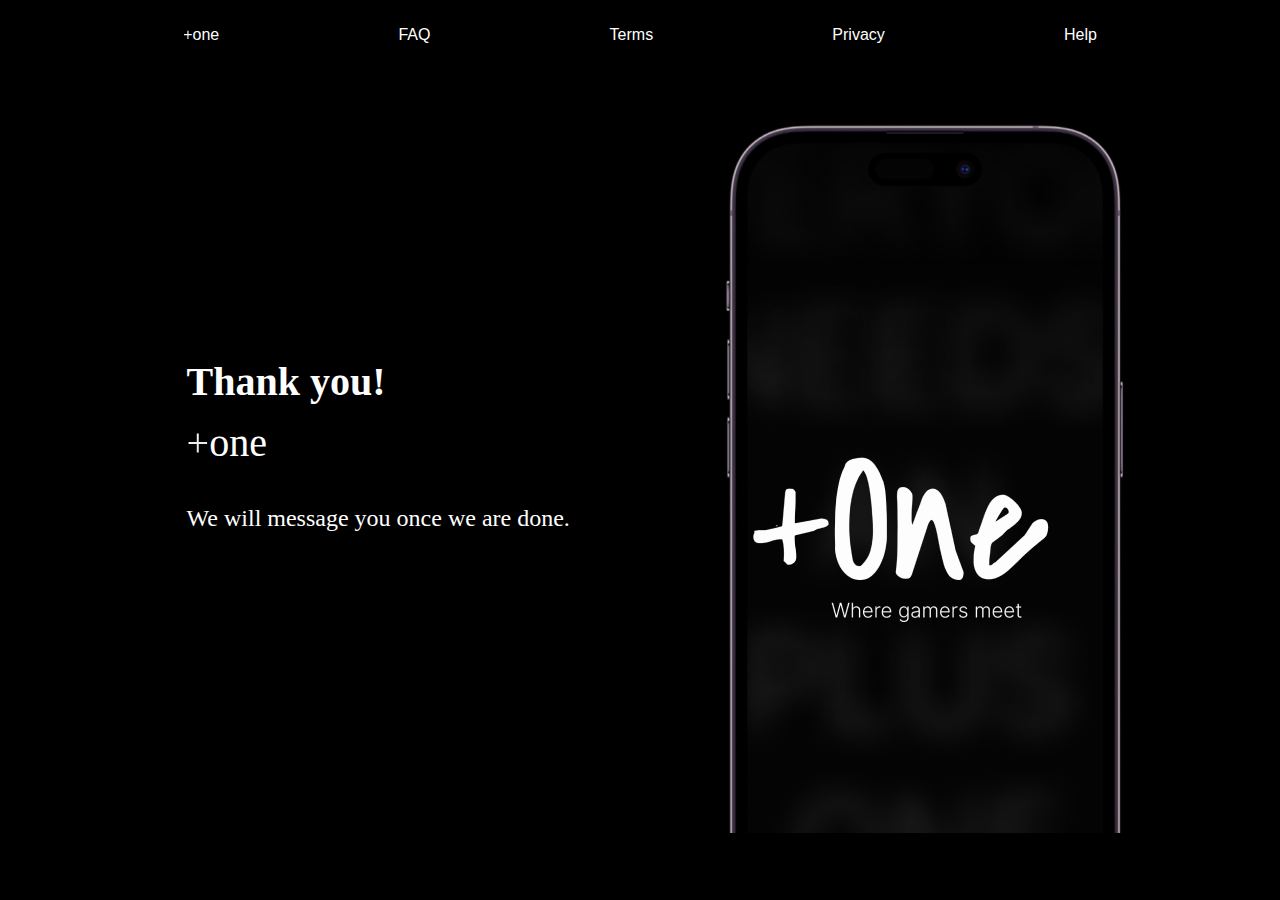
==== thankyou.html @ 75de3d3a "Uploading wesbite" ====
<!DOCTYPE html>
<html lang="en">
    <head>

        <meta charset="UTF-8">
        <meta name="viewport" content="width=device-width, initial-scale=1.0">
        <title>+One: Board Gamers Connect</title>
        <link rel="stylesheet" type="text/css" href="styles.css">
        
    </head>
    <body>
        <a href="#" class ="toggle button">
            <span class="bar"></span>
            <span class="bar"></span>
            <span class="bar"></span>
        </a>
        <div class="navbar">
            <a href="index.html"><span class="highlight1">+</span><span class="highlight2">one</span></a>
            <a href="FAQ.html">FAQ</a>
            <a href="Terms.html">Terms</a>
            <a href="Privacy.html">Privacy</a>
            <a href="mailto:help@bonjourland.com">Help</a>

        </div>

        <div class="Middle">
            <div class="Text">
                <div class="Title">
                    <h1>Thank you! <br>  <span class="highlight1">+</span><span class="highlight2">one</span></h1>

                </div>
                <div class="iphone2">
                    <img src="images/ImagePhone.png">
                </div>
                <div class="Title2">
                    <h2> We will message you once we are done. </h2>
                </div>

    
            </div>
            <div class="iphone">
                <img src="images/Iphone.png">
            </div>

        </div>
        <script src="https://smtpjs.com/v3/smtp.js">
        </script>
        <script>
            function sendEmail(){
                Email.send({
                    Host : "smtp.elasticemail.com",
                    Username : "tarloksingifilms@gmail.com",
                    Password : "password",
                    To : 'terryswan1993@gmail.com',
                    From : document.getElementById("email").value,
                    Subject : "Waitlist",
                    Body : "I would like to join the waitlist!"
                    }).then(
                    message => alert(message)
                    );
            }
        </script>
    </body>
</html>
---- styles.css ----
@media screen and (min-width:1072px) {


    .navbar {
        display: flex;
        justify-content: center;
        align-items: center;
        padding-top: 2%;
        padding-inline: 15%;

    }

    .navbar a {
        font-family: neue-haas-unica, sans-serif;
        font-weight: 300;
        font-style: normal;
        font-size: 1rem;
        margin-right: 10%;
        margin-left: 10%;
        color: #ffffff;
        text-decoration: none;

    }



    body {
        font-family: Arial, sans-serif;
        margin: 0;
        padding: 0;
        background-color: #000000;

    }

    .Middle {
        display: flex;
        flex-direction: row;
        align-items: center;
        justify-content: space-evenly;
    }

    .Title {
        margin-left: 176px;
        border-right: 693px;
    }

    .Title2 {
        margin-left: 176px;
        border-right: 693px;
    }

    .Title h1 {
        color: #FFF;
        text-shadow: 0px 4px 16px rgba(0, 0, 0, 0.50);
        font-family: SF Pro Display;
        font-size: 40px;
        font-style: normal;
        font-weight: 700;
        line-height: 153.523%;
        /* 61.409px */
    }

    /* Target the .highlight class within the h1 element */
    .highlight1 {

        background-image: linear-gradient(0deg, #ffffff, #ffffff);
        -webkit-background-clip: text;
        background-clip: text;
        color: transparent;
        font-weight: 300;

    }

    .highlight2 {
        color: #FFF;
        font-weight: 100;

    }

    .iphone2 {
        display: none;
    }

    .Title2 h2 {
        color: #FFF;
        font-family: SF Pro Display;
        font-size: 24px;
        font-style: normal;
        font-weight: 100;
        line-height: 153.523%;
        /* 36.845px */
    }

    .Waitlist-container {
        max-width: 405px;
        margin-left: 176px;

    }

    .waitlist-form {
        display: flex;
        flex-direction: column;
    }

    .waitlist-form input[type="email"] {
        padding: 15px;
        margin-bottom: 20px;
        border: 0px solid #ffffff;
        background-color: #6b6b6b87;
        border-radius: 5px;
    }

    #email::placeholder {
        color: rgb(255, 255, 255);
    }

    #email {
        color: rgb(255, 255, 255);
    }

    .waitlist-form button {
        padding: 15px;
        background-color: #ffffff;
        color: #000000;
        border: none;
        border-radius: 5px;
        cursor: pointer;
    }

}


@media screen and (max-width:1072px) {


    body {
        display: flex;
        flex-direction: column;
        align-items: center;
        background-color: #000000;

    }

    .Middle {
        display: flex;
        flex-direction: column;
    }


    .Title {
        display: flex;
        flex-direction: column;
    }

    .Title2 {
        display: flex;
        flex-direction: column;
    }

    .Title h1 {
        color: #ffffff;
        text-shadow: 0px 4px 16px rgba(0, 0, 0, 0.50);
        font-family: SF Pro Display;
        font-size: 1.7rem;
        font-style: normal;
        font-weight: 500;
        line-height: 153.523%;
        text-align: center;
        margin-top: 10%;
    }


    .iphone {
        display: none;
        order: 1;
    }



    .Title2 h2 {
        color: #FFF;
        font-family: SF Pro Display;
        font-size: 1.1rem;
        font-style: normal;
        font-weight: 100;
        line-height: 153.523%;
        text-align: center;

    }

    .Waitlist-container {
        max-width: auto;
        align-items: center;
        padding-left: 10%;
        padding-right: 10%;
        margin-bottom: 10%;
    }

    .waitlist-form {
        display: flex;
        flex-direction: column;
    }

    .waitlist-form input[type="email"] {
        padding: 15px;
        margin-bottom: 20px;
        border: 0px solid #ffffff;
        background-color: #56565687;
        border-radius: 5px;
    }

    #email::placeholder {
        color: rgb(255, 255, 255);
    }

    #email {
        color: rgb(255, 255, 255);
    }

    .waitlist-form button {
        padding: 15px;
        background-color: #ffffff;
        color: #000000;
        border: none;
        border-radius: 5px;
        cursor: pointer;
    }

    .navbar {
        display: flex;
        justify-content: center;
        align-items: center;
        padding-top: 2%;
        padding-inline: 15%;
        order: 2;

    }

    .navbar a {
        font-family: neue-haas-unica, sans-serif;
        font-weight: 300;
        font-style: normal;
        font-size: 1rem;
        margin-right: 10%;
        margin-left: 10%;
        color: #ffffff;
        text-decoration: none;

    }

    /* Target the .highlight class within the h1 element */
    .highlight1 {

        background-image: linear-gradient(0deg, #ffffff, #ffffff);
        -webkit-background-clip: text;
        background-clip: text;
        color: transparent;
        font-weight: 300;

    }

    .highlight2 {
        color: #FFF;
        font-weight: 100;

    }


}
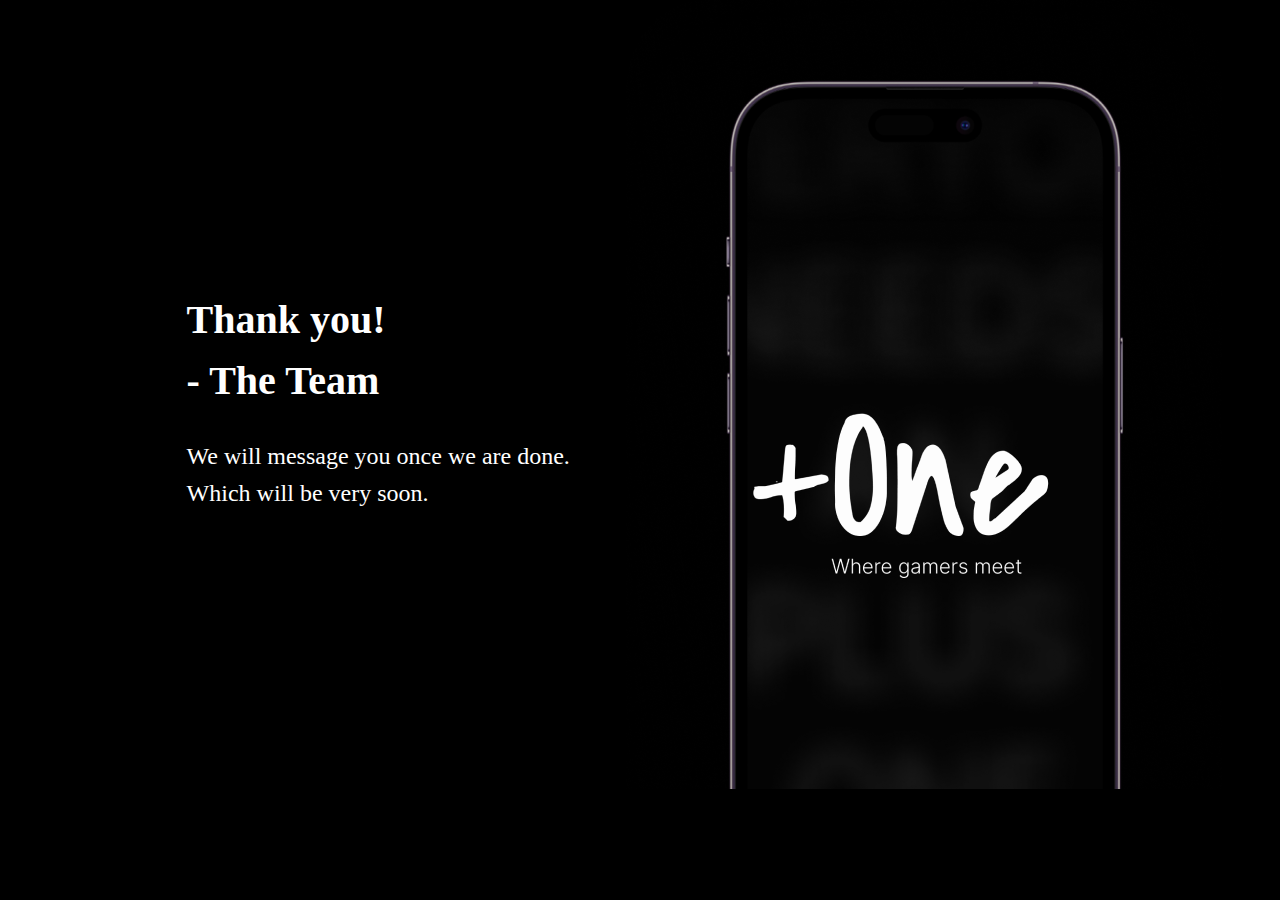
==== commit d69cb8fa: "Update thankyou.html" ====
--- a/thankyou.html
+++ b/thankyou.html
@@ -26,14 +26,15 @@
         <div class="Middle">
             <div class="Text">
                 <div class="Title">
-                    <h1>Thank you! <br>  <span class="highlight1">+</span><span class="highlight2">one</span></h1>
+                    <h1>Thank you!<br>- The Team<br></h1>
 
                 </div>
                 <div class="iphone2">
-                    <img src="images/ImagePhone.png">
+                    <img src="images/ImagePhone.png"width="408.08";
+                    height="auto">
                 </div>
                 <div class="Title2">
-                    <h2> We will message you once we are done. </h2>
+                    <h2> We will message you once we are done.<br> Which will be very soon.<br></h2>
                 </div>
 
     
--- a/styles.css
+++ b/styles.css
@@ -2,7 +2,7 @@
 
 
     .navbar {
-        display: flex;
+        display: none;
         justify-content: center;
         align-items: center;
         padding-top: 2%;
@@ -137,9 +137,10 @@
         display: flex;
         flex-direction: column;
         align-items: center;
-        background-color: #000000;
-
-    }
+        background-color: #ffffff;
+
+    }
+
 
     .Middle {
         display: flex;
@@ -158,12 +159,12 @@
     }
 
     .Title h1 {
-        color: #ffffff;
-        text-shadow: 0px 4px 16px rgba(0, 0, 0, 0.50);
-        font-family: SF Pro Display;
+        color: #000000;
+        text-shadow: 0px 4px 16px rgba(123, 123, 123, 0.5);
+        font-family: neue-haas-unica, sans-serif;
         font-size: 1.7rem;
         font-style: normal;
-        font-weight: 500;
+        font-weight: 800;
         line-height: 153.523%;
         text-align: center;
         margin-top: 10%;
@@ -178,8 +179,8 @@
 
 
     .Title2 h2 {
-        color: #FFF;
-        font-family: SF Pro Display;
+        color: #848484;
+        font-family: neue-haas-unica, sans-serif;
         font-size: 1.1rem;
         font-style: normal;
         font-weight: 100;
@@ -191,8 +192,8 @@
     .Waitlist-container {
         max-width: auto;
         align-items: center;
-        padding-left: 10%;
-        padding-right: 10%;
+        margin-left: 5%;
+        margin-right: 5%;
         margin-bottom: 10%;
     }
 
@@ -205,29 +206,31 @@
         padding: 15px;
         margin-bottom: 20px;
         border: 0px solid #ffffff;
-        background-color: #56565687;
+        background-color: #bcbcbc87;
         border-radius: 5px;
     }
 
     #email::placeholder {
-        color: rgb(255, 255, 255);
+        color: rgb(0, 0, 0);
+        font-size: 1rem;
     }
 
     #email {
-        color: rgb(255, 255, 255);
+        color: rgb(0, 0, 0);
     }
 
     .waitlist-form button {
         padding: 15px;
-        background-color: #ffffff;
-        color: #000000;
+        background-color: #131313;
+        color: #ffffff;
         border: none;
         border-radius: 5px;
         cursor: pointer;
+        font-size: 1rem;
     }
 
     .navbar {
-        display: flex;
+        display: none;
         justify-content: center;
         align-items: center;
         padding-top: 2%;
